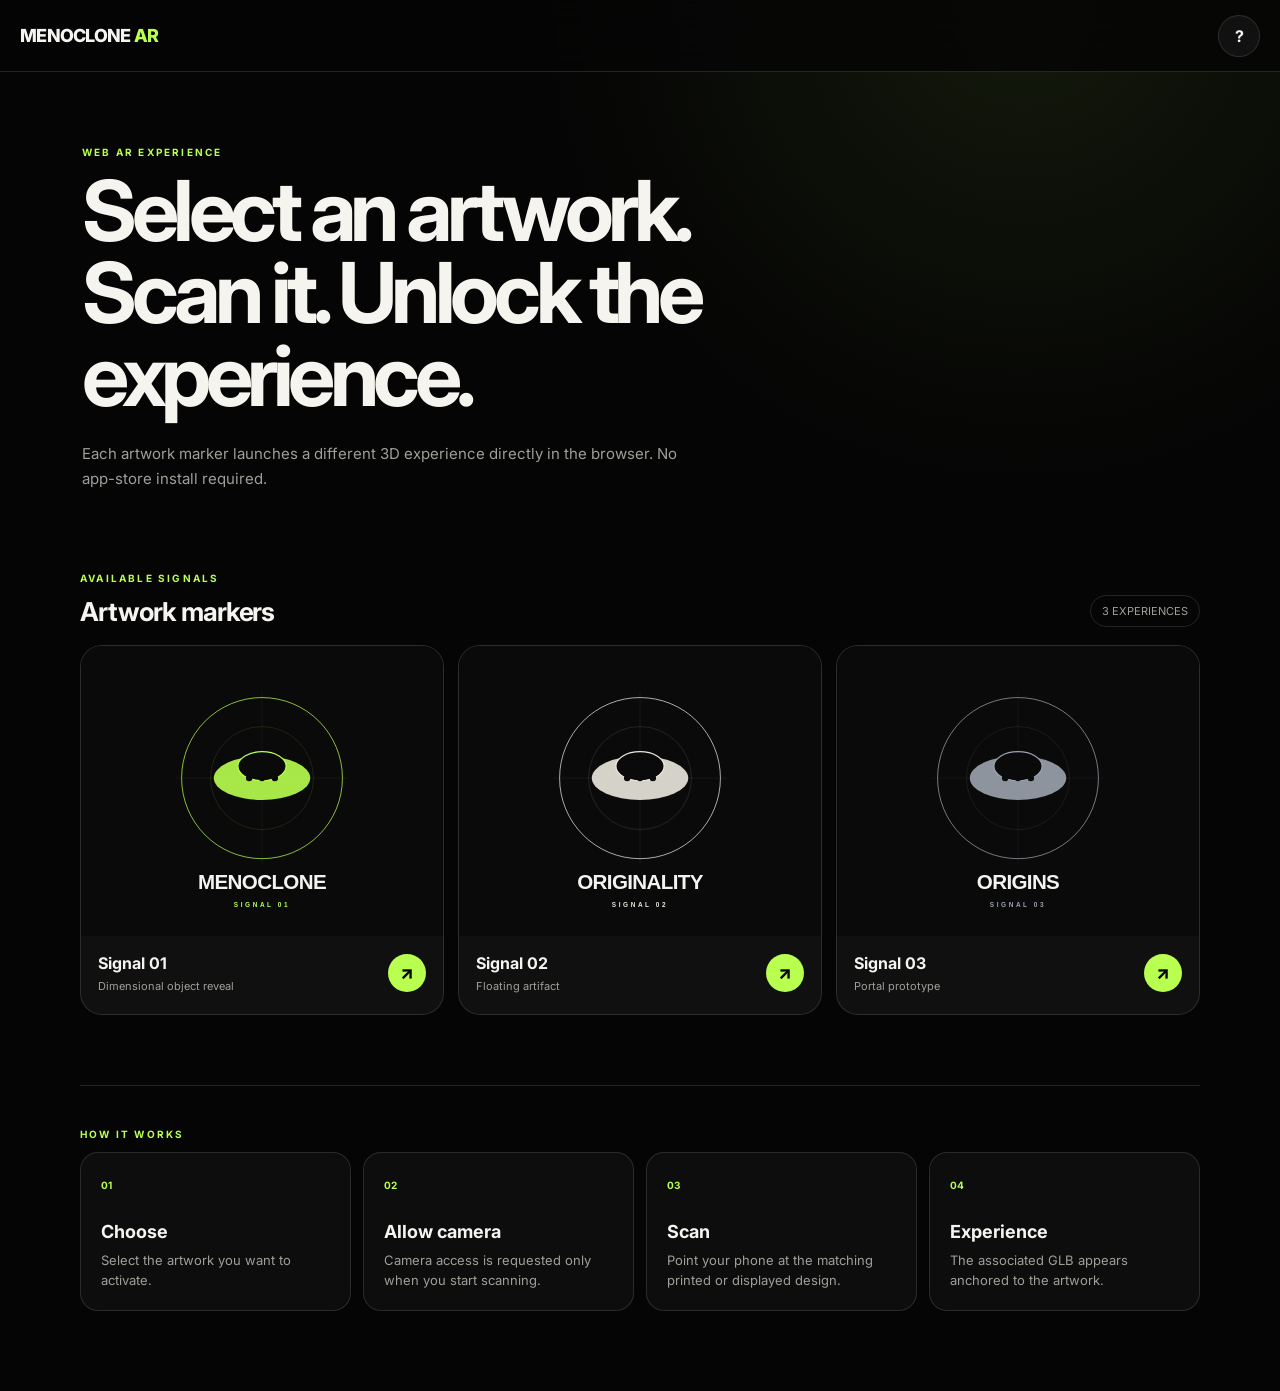
==== index.html @ acb812c5 "Update about section text in index.html" ====
<!doctype html>
<html lang="en">
<head>
  <meta charset="UTF-8" />
  <meta name="viewport" content="width=device-width, initial-scale=1, viewport-fit=cover" />
  <meta name="theme-color" content="#050505" />
  <title>MENOCLONE AR</title>
  <link rel="preconnect" href="https://fonts.googleapis.com">
  <link rel="preconnect" href="https://fonts.gstatic.com" crossorigin>
  <link href="https://fonts.googleapis.com/css2?family=Inter:wght@400;500;600;700;800&display=swap" rel="stylesheet">
  <link rel="stylesheet" href="styles.css" />
</head>
<body>
  <div id="splash" class="splash" aria-hidden="false">
    <div class="signal-mark">M</div>
    <h1>MENOCLONE AR</h1>
    <p>SCAN THE SIGNAL</p>
  </div>

  <header class="topbar">
    <a class="brand" href="#">MENOCLONE <span>AR</span></a>
    <button class="icon-btn" id="aboutBtn" aria-label="About this app">?</button>
  </header>

  <main>
    <section class="hero">
      <p class="eyebrow">WEB AR EXPERIENCE</p>
      <h2>Select an artwork.<br>Scan it. Unlock the experience.</h2>
      <p class="hero-copy">Each artwork marker launches a different 3D experience directly in the browser. No app-store install required.</p>
    </section>

    <section class="gallery-wrap">
      <div class="section-row">
        <div>
          <p class="eyebrow">AVAILABLE SIGNALS</p>
          <h3>Artwork markers</h3>
        </div>
        <span id="experienceCount" class="count-pill"></span>
      </div>
      <div id="gallery" class="gallery" aria-live="polite"></div>
    </section>

    <section class="how-it-works">
      <p class="eyebrow">HOW IT WORKS</p>
      <div class="steps">
        <div><span>01</span><h4>Choose</h4><p>Select the artwork you want to activate.</p></div>
        <div><span>02</span><h4>Allow camera</h4><p>Camera access is requested only when you start scanning.</p></div>
        <div><span>03</span><h4>Scan</h4><p>Point your phone at the matching printed or displayed design.</p></div>
        <div><span>04</span><h4>Experience</h4><p>The associated GLB appears anchored to the artwork.</p></div>
      </div>
    </section>
  </main>

  <div id="detailModal" class="modal" aria-hidden="true">
    <div class="modal-backdrop" data-close-modal></div>
    <article class="modal-card" role="dialog" aria-modal="true" aria-labelledby="detailTitle">
      <button class="modal-close" data-close-modal aria-label="Close">×</button>
      <div class="detail-image-wrap"><img id="detailImage" alt="Selected artwork" /></div>
      <div class="detail-content">
        <p class="eyebrow" id="detailCode"></p>
        <h3 id="detailTitle"></h3>
        <p id="detailDescription"></p>
        <div class="meta-grid">
          <div><span>MODEL</span><strong>.GLB</strong></div>
          <div><span>MODE</span><strong>IMAGE TRACKED AR</strong></div>
        </div>
        <button id="scanBtn" class="primary-btn">SCAN THIS DESIGN</button>
      </div>
    </article>
  </div>

  <div id="aboutModal" class="modal" aria-hidden="true">
    <div class="modal-backdrop" data-close-about></div>
    <article class="modal-card compact" role="dialog" aria-modal="true" aria-labelledby="aboutTitle">
      <button class="modal-close" data-close-about aria-label="Close">×</button>
      <div class="detail-content">
        <p class="eyebrow">ABOUT</p>
        <h3 id="aboutTitle">MENOCLONE AR</h3>
        <p>"Originality Has Origins...." - MENOCLONE </p>
      </div>
    </article>
  </div>

  <script type="module" src="app.js"></script>
</body>
</html>
---- styles.css ----
:root {
  --bg: #050505;
  --panel: #101010;
  --panel2: #151515;
  --line: rgba(255,255,255,.12);
  --text: #f5f4ef;
  --muted: #9f9f98;
  --accent: #b9ff4f;
  --radius: 22px;
}
* { box-sizing: border-box; }
html { background: var(--bg); }
body { margin:0; min-height:100vh; background:radial-gradient(circle at 80% 0%, rgba(185,255,79,.08), transparent 28%), var(--bg); color:var(--text); font-family:Inter,system-ui,sans-serif; }
button,a { -webkit-tap-highlight-color: transparent; }
.splash { position:fixed; inset:0; z-index:1000; display:grid; place-content:center; text-align:center; background:#050505; transition:opacity .7s ease, visibility .7s ease; }
.splash.hidden { opacity:0; visibility:hidden; pointer-events:none; }
.signal-mark { width:76px; height:76px; margin:0 auto 18px; border:1px solid var(--line); border-radius:50%; display:grid; place-items:center; font-size:28px; font-weight:800; color:var(--accent); box-shadow:0 0 50px rgba(185,255,79,.12); }
.splash h1 { margin:0; font-size:clamp(26px,8vw,50px); letter-spacing:-.04em; }
.splash p { margin:10px 0 0; font-size:11px; letter-spacing:.3em; color:var(--muted); }
.topbar { position:sticky; top:0; z-index:30; height:72px; padding:0 max(20px, env(safe-area-inset-left)); display:flex; align-items:center; justify-content:space-between; border-bottom:1px solid var(--line); background:rgba(5,5,5,.82); backdrop-filter:blur(18px); }
.brand { color:var(--text); text-decoration:none; font-weight:800; letter-spacing:-.04em; font-size:18px; }
.brand span { color:var(--accent); }
.icon-btn,.modal-close { border:1px solid var(--line); color:var(--text); background:#111; border-radius:50%; width:42px; height:42px; font:inherit; font-weight:700; cursor:pointer; }
main { width:min(1180px, 100%); margin:0 auto; padding:0 18px 80px; }
.hero { padding:74px 2px 56px; }
.eyebrow { margin:0 0 12px; color:var(--accent); font-size:10px; font-weight:700; letter-spacing:.22em; }
.hero h2 { max-width:900px; margin:0; font-size:clamp(38px,8vw,84px); line-height:.98; letter-spacing:-.065em; }
.hero-copy { max-width:620px; color:var(--muted); line-height:1.7; font-size:15px; margin:24px 0 0; }
.gallery-wrap { padding:24px 0 70px; }
.section-row { display:flex; justify-content:space-between; align-items:end; margin-bottom:18px; }
.section-row h3,.how-it-works h3 { margin:0; font-size:26px; letter-spacing:-.04em; }
.count-pill { border:1px solid var(--line); color:var(--muted); border-radius:999px; padding:8px 11px; font-size:11px; }
.gallery { display:grid; grid-template-columns:1fr; gap:14px; }
.art-card { position:relative; border:1px solid var(--line); border-radius:var(--radius); overflow:hidden; background:var(--panel); cursor:pointer; min-height:370px; transition:transform .25s ease,border-color .25s ease; }
.art-card:hover { transform:translateY(-3px); border-color:rgba(185,255,79,.45); }
.art-card img { width:100%; height:290px; object-fit:cover; display:block; background:#0b0b0b; }
.art-card footer { display:flex; align-items:center; justify-content:space-between; padding:17px; }
.art-card h4 { margin:0; font-size:16px; }
.art-card p { margin:6px 0 0; font-size:11px; color:var(--muted); }
.card-arrow { width:38px; height:38px; border-radius:50%; display:grid; place-items:center; background:var(--accent); color:#050505; font-size:18px; font-weight:800; }
.how-it-works { border-top:1px solid var(--line); padding-top:42px; }
.steps { display:grid; grid-template-columns:1fr; gap:12px; }
.steps div { padding:20px; border:1px solid var(--line); border-radius:18px; background:#0d0d0d; }
.steps span { font-size:10px; color:var(--accent); font-weight:700; }
.steps h4 { margin:28px 0 8px; font-size:18px; }
.steps p { margin:0; color:var(--muted); line-height:1.55; font-size:13px; }
.modal { position:fixed; inset:0; z-index:100; display:grid; place-items:end center; visibility:hidden; opacity:0; transition:.25s ease; }
.modal.open { visibility:visible; opacity:1; }
.modal-backdrop { position:absolute; inset:0; background:rgba(0,0,0,.76); backdrop-filter:blur(12px); }
.modal-card { position:relative; width:min(100%, 760px); max-height:92vh; overflow:auto; border:1px solid var(--line); border-radius:28px 28px 0 0; background:#0b0b0b; transform:translateY(24px); transition:transform .25s ease; }
.modal.open .modal-card { transform:translateY(0); }
.modal-card.compact { max-width:600px; }
.modal-close { position:absolute; top:14px; right:14px; z-index:2; font-size:23px; }
.detail-image-wrap { aspect-ratio: 1.35/1; overflow:hidden; background:#111; }
.detail-image-wrap img { width:100%; height:100%; object-fit:cover; }
.detail-content { padding:24px; }
.detail-content h3 { margin:0 0 12px; font-size:34px; letter-spacing:-.05em; }
.detail-content > p:not(.eyebrow) { color:var(--muted); line-height:1.65; }
.meta-grid { display:grid; grid-template-columns:1fr 1fr; border:1px solid var(--line); border-radius:16px; overflow:hidden; margin:22px 0; }
.meta-grid div { padding:14px; }
.meta-grid div+div { border-left:1px solid var(--line); }
.meta-grid span { display:block; font-size:9px; color:var(--muted); letter-spacing:.16em; }
.meta-grid strong { display:block; margin-top:7px; font-size:11px; }
.primary-btn { width:100%; min-height:54px; border:0; border-radius:999px; background:var(--accent); color:#050505; font-weight:800; letter-spacing:.02em; cursor:pointer; }
@media (min-width:700px) {
  main { padding-inline:30px; }
  .gallery { grid-template-columns:repeat(2,1fr); }
  .steps { grid-template-columns:repeat(2,1fr); }
  .modal { place-items:center; }
  .modal-card { border-radius:28px; }
}
@media (min-width:1024px) {
  .gallery { grid-template-columns:repeat(3,1fr); }
  .steps { grid-template-columns:repeat(4,1fr); }
}
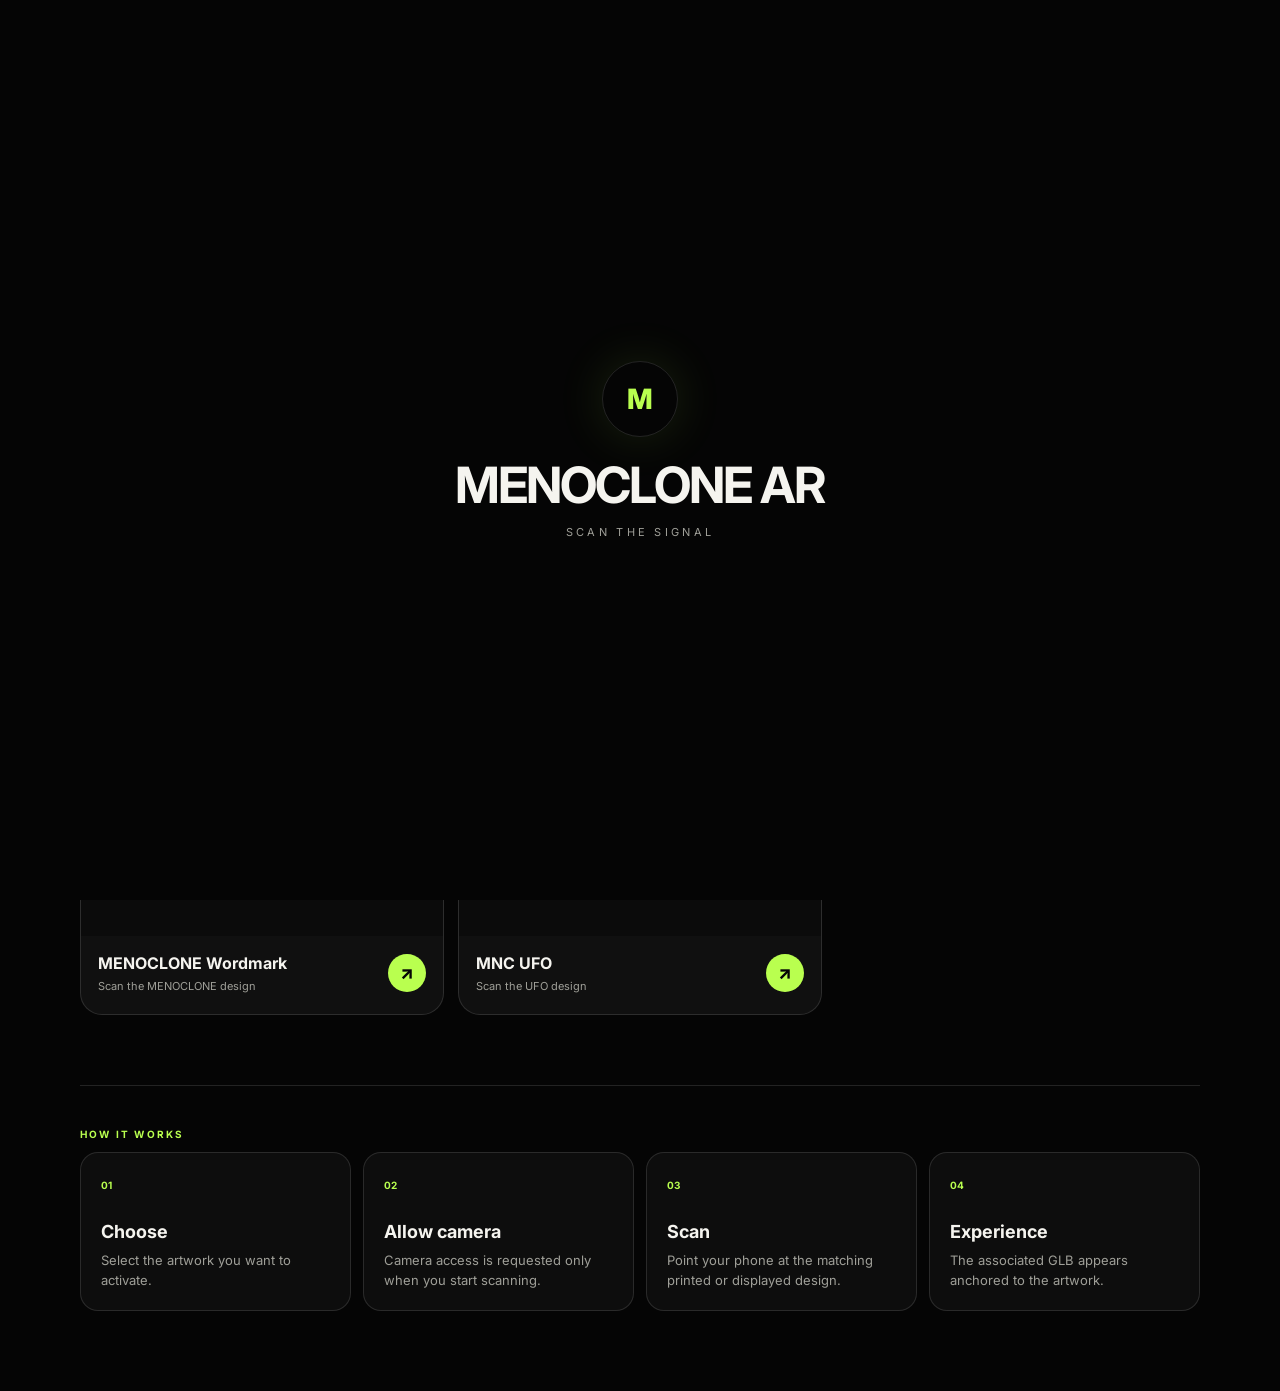
==== commit cb6eb5d8: "Add files via upload" ====
--- a/index.html
+++ b/index.html
@@ -76,7 +76,7 @@
       <div class="detail-content">
         <p class="eyebrow">ABOUT</p>
         <h3 id="aboutTitle">MENOCLONE AR</h3>
-        <p>"Originality Has Origins...." - MENOCLONE </p>
+        <p>This prototype uses image-target tracking to recognize artwork and render GLB models over it in the browser. Replace the demo targets and model files with production assets as your collection grows.</p>
       </div>
     </article>
   </div>
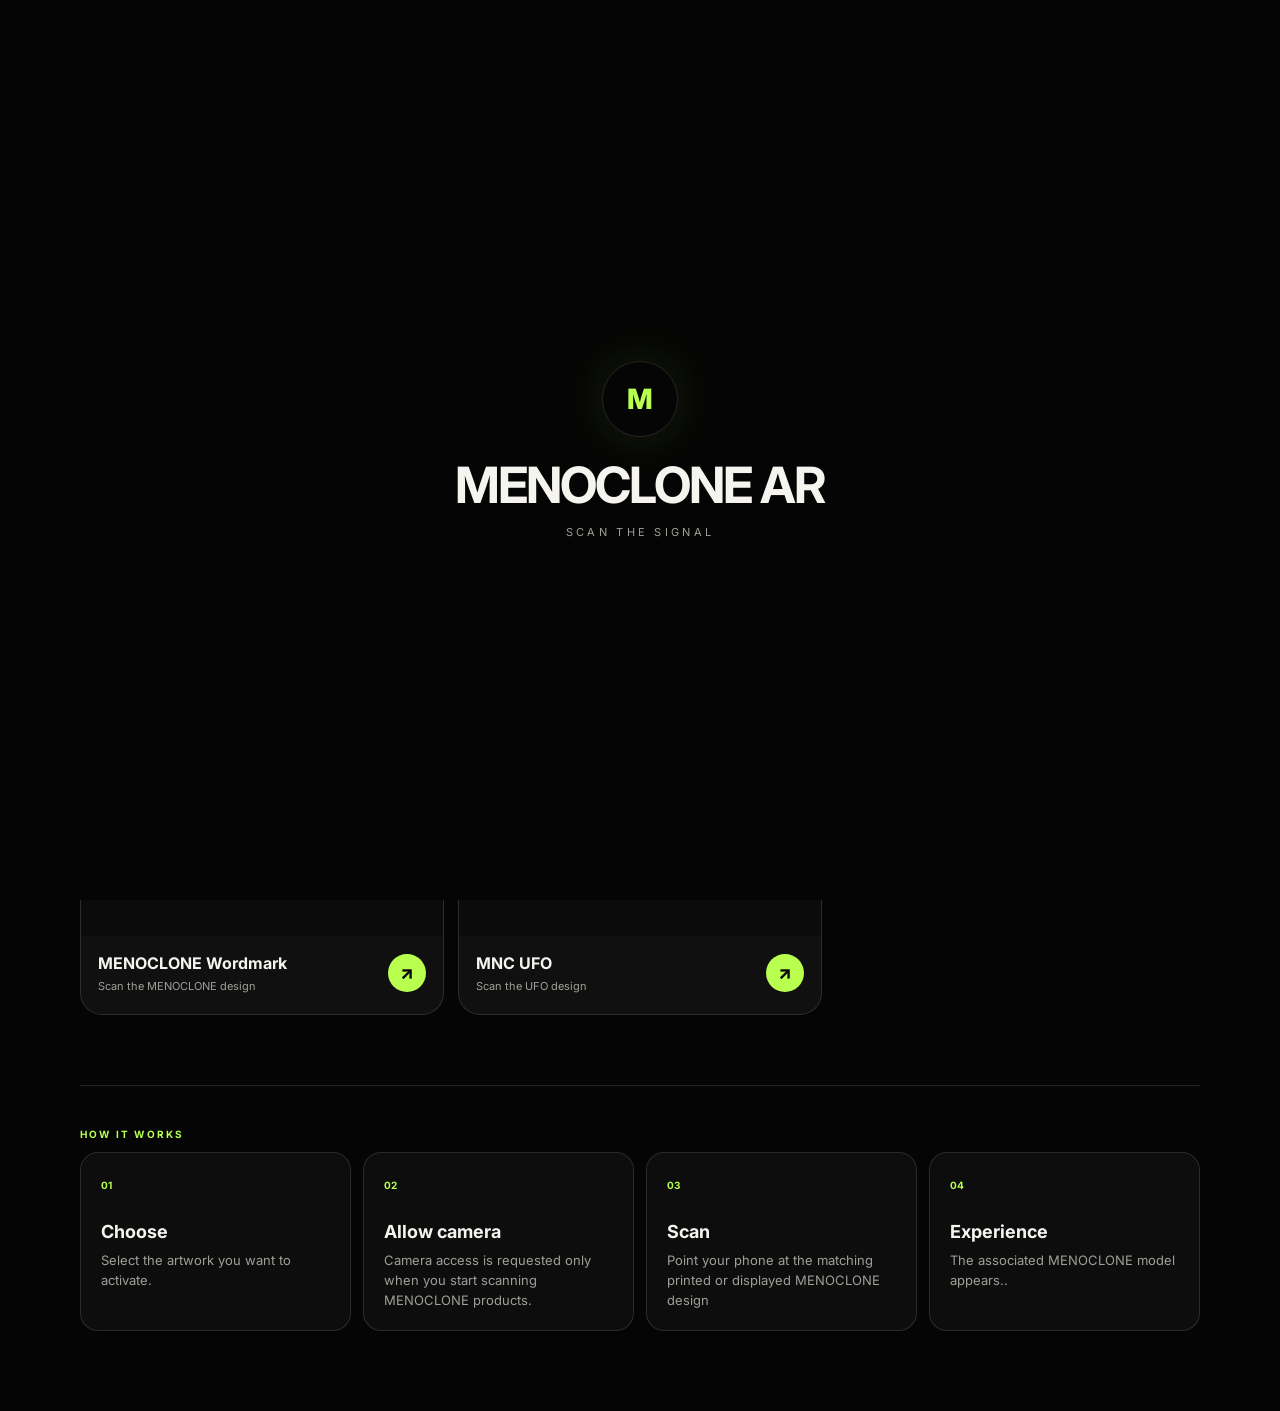
==== commit 028aa5bc: "Revise scanning steps for MENOCLONE products Updated instructions for scanning to include MENOCLONE " ====
--- a/index.html
+++ b/index.html
@@ -44,9 +44,9 @@
       <p class="eyebrow">HOW IT WORKS</p>
       <div class="steps">
         <div><span>01</span><h4>Choose</h4><p>Select the artwork you want to activate.</p></div>
-        <div><span>02</span><h4>Allow camera</h4><p>Camera access is requested only when you start scanning.</p></div>
-        <div><span>03</span><h4>Scan</h4><p>Point your phone at the matching printed or displayed design.</p></div>
-        <div><span>04</span><h4>Experience</h4><p>The associated GLB appears anchored to the artwork.</p></div>
+        <div><span>02</span><h4>Allow camera</h4><p>Camera access is requested only when you start scanning MENOCLONE products.</p></div>
+        <div><span>03</span><h4>Scan</h4><p>Point your phone at the matching printed or displayed MENOCLONE design</p></div>
+        <div><span>04</span><h4>Experience</h4><p>The associated MENOCLONE model appears..</p></div>
       </div>
     </section>
   </main>
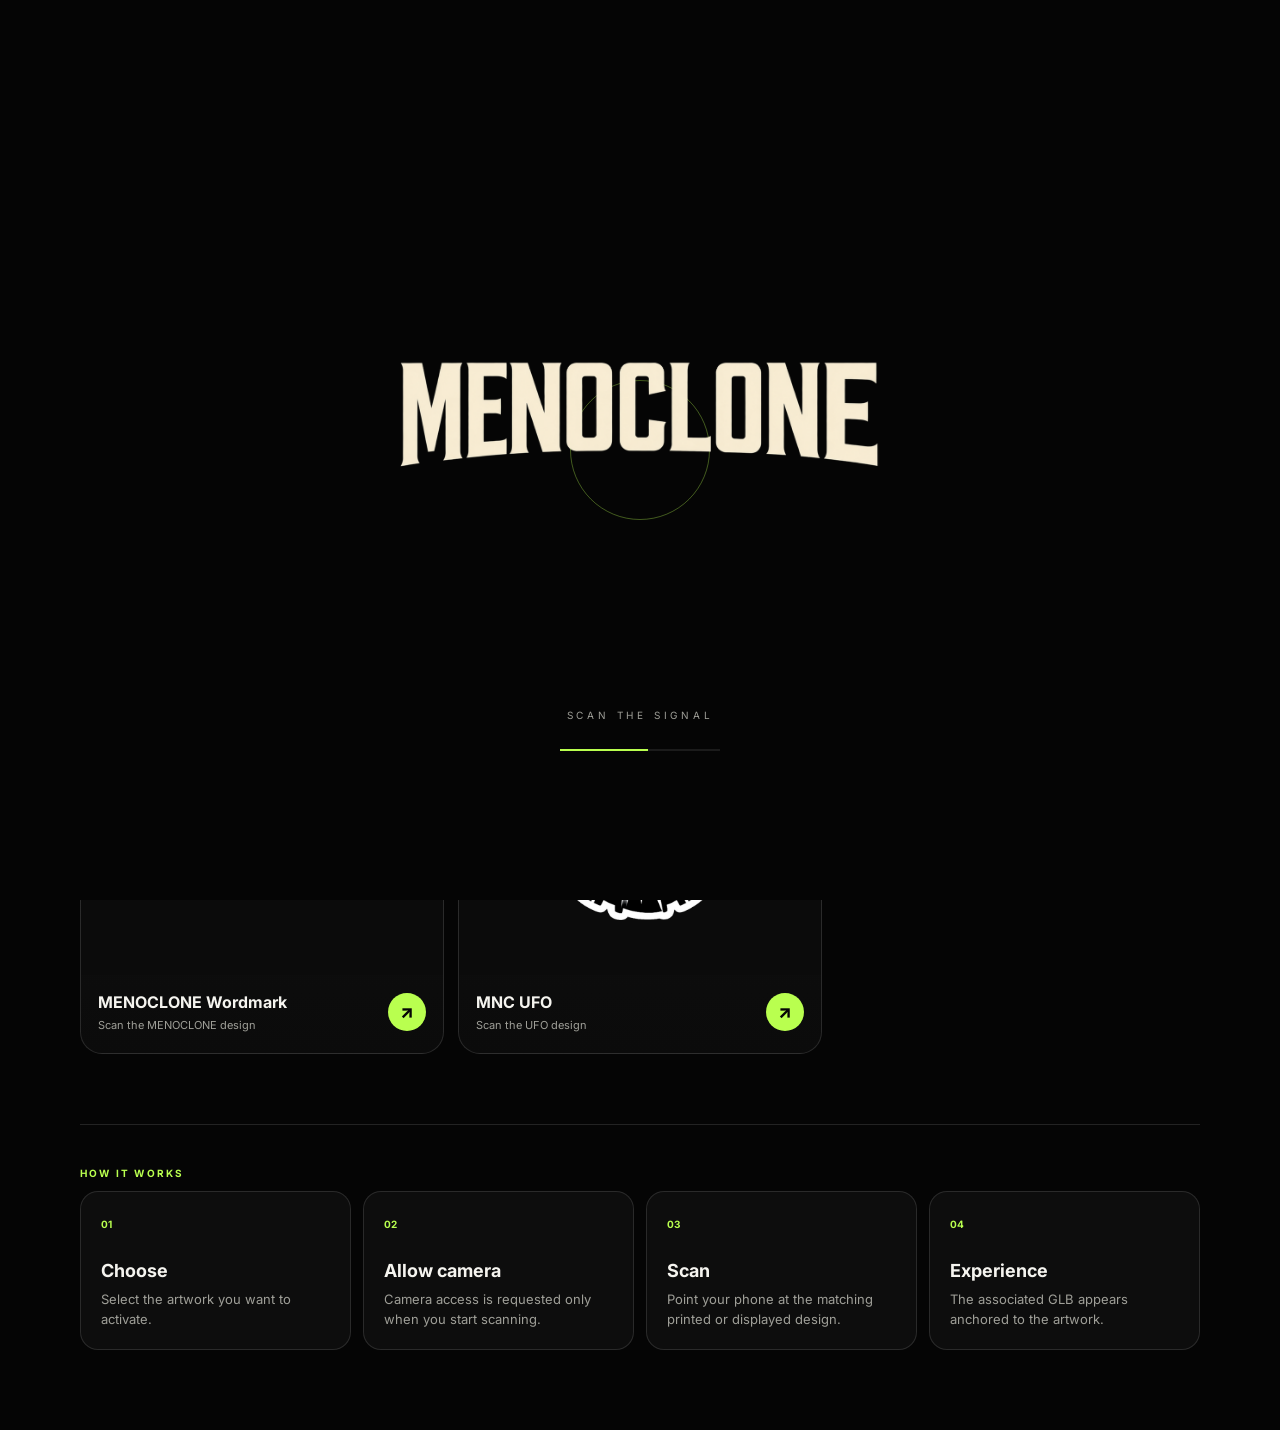
==== commit e9132bec: "Add files via upload" ====
--- a/index.html
+++ b/index.html
@@ -11,25 +11,37 @@
   <link rel="stylesheet" href="styles.css" />
 </head>
 <body>
+  <div class="ambient-grid" aria-hidden="true"></div>
+  <div class="orb orb-a" aria-hidden="true"></div>
+  <div class="orb orb-b" aria-hidden="true"></div>
+
   <div id="splash" class="splash" aria-hidden="false">
-    <div class="signal-mark">M</div>
-    <h1>MENOCLONE AR</h1>
+    <div class="splash-pulse" aria-hidden="true"></div>
+    <img class="splash-logo" src="assets/images/brand-logo.png" alt="MENOCLONE" />
     <p>SCAN THE SIGNAL</p>
+    <div class="splash-loader"><i></i></div>
   </div>
 
   <header class="topbar">
-    <a class="brand" href="#">MENOCLONE <span>AR</span></a>
-    <button class="icon-btn" id="aboutBtn" aria-label="About this app">?</button>
+    <div class="topbar-side topbar-left"><span class="live-dot"></span><span>AR</span></div>
+    <a class="brand-logo" href="#" aria-label="MENOCLONE AR home">
+      <img src="assets/images/brand-logo.png" alt="MENOCLONE" />
+    </a>
+    <div class="topbar-side topbar-actions">
+      <button class="icon-btn sound-btn" id="soundBtn" aria-label="Toggle interface sounds" title="Toggle sound">♪</button>
+      <button class="icon-btn" id="aboutBtn" aria-label="About this app">?</button>
+    </div>
   </header>
 
   <main>
-    <section class="hero">
+    <section class="hero reveal">
       <p class="eyebrow">WEB AR EXPERIENCE</p>
       <h2>Select an artwork.<br>Scan it. Unlock the experience.</h2>
       <p class="hero-copy">Each artwork marker launches a different 3D experience directly in the browser. No app-store install required.</p>
+      <div class="hero-signal" aria-hidden="true"><span></span><span></span><span></span></div>
     </section>
 
-    <section class="gallery-wrap">
+    <section class="gallery-wrap reveal">
       <div class="section-row">
         <div>
           <p class="eyebrow">AVAILABLE SIGNALS</p>
@@ -40,13 +52,13 @@
       <div id="gallery" class="gallery" aria-live="polite"></div>
     </section>
 
-    <section class="how-it-works">
+    <section class="how-it-works reveal">
       <p class="eyebrow">HOW IT WORKS</p>
       <div class="steps">
         <div><span>01</span><h4>Choose</h4><p>Select the artwork you want to activate.</p></div>
-        <div><span>02</span><h4>Allow camera</h4><p>Camera access is requested only when you start scanning MENOCLONE products.</p></div>
-        <div><span>03</span><h4>Scan</h4><p>Point your phone at the matching printed or displayed MENOCLONE design</p></div>
-        <div><span>04</span><h4>Experience</h4><p>The associated MENOCLONE model appears..</p></div>
+        <div><span>02</span><h4>Allow camera</h4><p>Camera access is requested only when you start scanning.</p></div>
+        <div><span>03</span><h4>Scan</h4><p>Point your phone at the matching printed or displayed design.</p></div>
+        <div><span>04</span><h4>Experience</h4><p>The associated GLB appears anchored to the artwork.</p></div>
       </div>
     </section>
   </main>
@@ -55,7 +67,7 @@
     <div class="modal-backdrop" data-close-modal></div>
     <article class="modal-card" role="dialog" aria-modal="true" aria-labelledby="detailTitle">
       <button class="modal-close" data-close-modal aria-label="Close">×</button>
-      <div class="detail-image-wrap"><img id="detailImage" alt="Selected artwork" /></div>
+      <div class="detail-image-wrap"><img id="detailImage" alt="Selected artwork" /><div class="image-scanline"></div></div>
       <div class="detail-content">
         <p class="eyebrow" id="detailCode"></p>
         <h3 id="detailTitle"></h3>
@@ -64,7 +76,7 @@
           <div><span>MODEL</span><strong>.GLB</strong></div>
           <div><span>MODE</span><strong>IMAGE TRACKED AR</strong></div>
         </div>
-        <button id="scanBtn" class="primary-btn">SCAN THIS DESIGN</button>
+        <button id="scanBtn" class="primary-btn"><span>SCAN THIS DESIGN</span><b>↗</b></button>
       </div>
     </article>
   </div>
--- a/styles.css
+++ b/styles.css
@@ -1,75 +1,7 @@
-:root {
-  --bg: #050505;
-  --panel: #101010;
-  --panel2: #151515;
-  --line: rgba(255,255,255,.12);
-  --text: #f5f4ef;
-  --muted: #9f9f98;
-  --accent: #b9ff4f;
-  --radius: 22px;
-}
-* { box-sizing: border-box; }
-html { background: var(--bg); }
-body { margin:0; min-height:100vh; background:radial-gradient(circle at 80% 0%, rgba(185,255,79,.08), transparent 28%), var(--bg); color:var(--text); font-family:Inter,system-ui,sans-serif; }
-button,a { -webkit-tap-highlight-color: transparent; }
-.splash { position:fixed; inset:0; z-index:1000; display:grid; place-content:center; text-align:center; background:#050505; transition:opacity .7s ease, visibility .7s ease; }
-.splash.hidden { opacity:0; visibility:hidden; pointer-events:none; }
-.signal-mark { width:76px; height:76px; margin:0 auto 18px; border:1px solid var(--line); border-radius:50%; display:grid; place-items:center; font-size:28px; font-weight:800; color:var(--accent); box-shadow:0 0 50px rgba(185,255,79,.12); }
-.splash h1 { margin:0; font-size:clamp(26px,8vw,50px); letter-spacing:-.04em; }
-.splash p { margin:10px 0 0; font-size:11px; letter-spacing:.3em; color:var(--muted); }
-.topbar { position:sticky; top:0; z-index:30; height:72px; padding:0 max(20px, env(safe-area-inset-left)); display:flex; align-items:center; justify-content:space-between; border-bottom:1px solid var(--line); background:rgba(5,5,5,.82); backdrop-filter:blur(18px); }
-.brand { color:var(--text); text-decoration:none; font-weight:800; letter-spacing:-.04em; font-size:18px; }
-.brand span { color:var(--accent); }
-.icon-btn,.modal-close { border:1px solid var(--line); color:var(--text); background:#111; border-radius:50%; width:42px; height:42px; font:inherit; font-weight:700; cursor:pointer; }
-main { width:min(1180px, 100%); margin:0 auto; padding:0 18px 80px; }
-.hero { padding:74px 2px 56px; }
-.eyebrow { margin:0 0 12px; color:var(--accent); font-size:10px; font-weight:700; letter-spacing:.22em; }
-.hero h2 { max-width:900px; margin:0; font-size:clamp(38px,8vw,84px); line-height:.98; letter-spacing:-.065em; }
-.hero-copy { max-width:620px; color:var(--muted); line-height:1.7; font-size:15px; margin:24px 0 0; }
-.gallery-wrap { padding:24px 0 70px; }
-.section-row { display:flex; justify-content:space-between; align-items:end; margin-bottom:18px; }
-.section-row h3,.how-it-works h3 { margin:0; font-size:26px; letter-spacing:-.04em; }
-.count-pill { border:1px solid var(--line); color:var(--muted); border-radius:999px; padding:8px 11px; font-size:11px; }
-.gallery { display:grid; grid-template-columns:1fr; gap:14px; }
-.art-card { position:relative; border:1px solid var(--line); border-radius:var(--radius); overflow:hidden; background:var(--panel); cursor:pointer; min-height:370px; transition:transform .25s ease,border-color .25s ease; }
-.art-card:hover { transform:translateY(-3px); border-color:rgba(185,255,79,.45); }
-.art-card img { width:100%; height:290px; object-fit:cover; display:block; background:#0b0b0b; }
-.art-card footer { display:flex; align-items:center; justify-content:space-between; padding:17px; }
-.art-card h4 { margin:0; font-size:16px; }
-.art-card p { margin:6px 0 0; font-size:11px; color:var(--muted); }
-.card-arrow { width:38px; height:38px; border-radius:50%; display:grid; place-items:center; background:var(--accent); color:#050505; font-size:18px; font-weight:800; }
-.how-it-works { border-top:1px solid var(--line); padding-top:42px; }
-.steps { display:grid; grid-template-columns:1fr; gap:12px; }
-.steps div { padding:20px; border:1px solid var(--line); border-radius:18px; background:#0d0d0d; }
-.steps span { font-size:10px; color:var(--accent); font-weight:700; }
-.steps h4 { margin:28px 0 8px; font-size:18px; }
-.steps p { margin:0; color:var(--muted); line-height:1.55; font-size:13px; }
-.modal { position:fixed; inset:0; z-index:100; display:grid; place-items:end center; visibility:hidden; opacity:0; transition:.25s ease; }
-.modal.open { visibility:visible; opacity:1; }
-.modal-backdrop { position:absolute; inset:0; background:rgba(0,0,0,.76); backdrop-filter:blur(12px); }
-.modal-card { position:relative; width:min(100%, 760px); max-height:92vh; overflow:auto; border:1px solid var(--line); border-radius:28px 28px 0 0; background:#0b0b0b; transform:translateY(24px); transition:transform .25s ease; }
-.modal.open .modal-card { transform:translateY(0); }
-.modal-card.compact { max-width:600px; }
-.modal-close { position:absolute; top:14px; right:14px; z-index:2; font-size:23px; }
-.detail-image-wrap { aspect-ratio: 1.35/1; overflow:hidden; background:#111; }
-.detail-image-wrap img { width:100%; height:100%; object-fit:cover; }
-.detail-content { padding:24px; }
-.detail-content h3 { margin:0 0 12px; font-size:34px; letter-spacing:-.05em; }
-.detail-content > p:not(.eyebrow) { color:var(--muted); line-height:1.65; }
-.meta-grid { display:grid; grid-template-columns:1fr 1fr; border:1px solid var(--line); border-radius:16px; overflow:hidden; margin:22px 0; }
-.meta-grid div { padding:14px; }
-.meta-grid div+div { border-left:1px solid var(--line); }
-.meta-grid span { display:block; font-size:9px; color:var(--muted); letter-spacing:.16em; }
-.meta-grid strong { display:block; margin-top:7px; font-size:11px; }
-.primary-btn { width:100%; min-height:54px; border:0; border-radius:999px; background:var(--accent); color:#050505; font-weight:800; letter-spacing:.02em; cursor:pointer; }
-@media (min-width:700px) {
-  main { padding-inline:30px; }
-  .gallery { grid-template-columns:repeat(2,1fr); }
-  .steps { grid-template-columns:repeat(2,1fr); }
-  .modal { place-items:center; }
-  .modal-card { border-radius:28px; }
-}
-@media (min-width:1024px) {
-  .gallery { grid-template-columns:repeat(3,1fr); }
-  .steps { grid-template-columns:repeat(4,1fr); }
-}
+:root{--bg:#050505;--panel:#101010;--panel2:#151515;--line:rgba(255,255,255,.12);--text:#f5f4ef;--muted:#9f9f98;--accent:#b9ff4f;--radius:22px}
+*{box-sizing:border-box}html{background:var(--bg);scroll-behavior:smooth}body{margin:0;min-height:100vh;overflow-x:hidden;background:radial-gradient(circle at 80% 0%,rgba(185,255,79,.08),transparent 28%),var(--bg);color:var(--text);font-family:Inter,system-ui,sans-serif}button,a{-webkit-tap-highlight-color:transparent}.ambient-grid{position:fixed;inset:0;pointer-events:none;opacity:.12;background-image:linear-gradient(rgba(255,255,255,.035) 1px,transparent 1px),linear-gradient(90deg,rgba(255,255,255,.035) 1px,transparent 1px);background-size:42px 42px;mask-image:linear-gradient(to bottom,#000,transparent 75%)}.orb{position:fixed;border-radius:50%;pointer-events:none;filter:blur(70px);opacity:.12;animation:drift 9s ease-in-out infinite alternate}.orb-a{width:260px;height:260px;background:var(--accent);right:-110px;top:18%}.orb-b{width:180px;height:180px;background:#fff;left:-90px;top:58%;animation-delay:-4s}@keyframes drift{to{transform:translate3d(20px,-24px,0) scale(1.12)}}
+.splash{position:fixed;inset:0;z-index:1000;display:grid;place-content:center;text-align:center;background:#050505;transition:opacity .7s ease,visibility .7s ease}.splash.hidden{opacity:0;visibility:hidden;pointer-events:none}.splash-logo{position:relative;z-index:2;width:min(72vw,540px);height:auto;object-fit:contain;filter:drop-shadow(0 0 22px rgba(255,255,255,.08));animation:splashLogo 1.25s cubic-bezier(.2,.8,.2,1) both}.splash p{position:relative;z-index:2;margin:20px 0 0;font-size:10px;letter-spacing:.38em;color:var(--muted);animation:fadeUp .8s .35s both}.splash-pulse{position:absolute;left:50%;top:50%;width:140px;height:140px;border:1px solid rgba(185,255,79,.34);border-radius:50%;transform:translate(-50%,-50%);animation:pulseRing 1.8s ease-out infinite}.splash-loader{position:relative;z-index:2;width:160px;height:2px;margin:28px auto 0;background:#ffffff17;overflow:hidden}.splash-loader i{display:block;width:55%;height:100%;background:var(--accent);animation:loader 1.15s ease-in-out infinite}@keyframes splashLogo{from{opacity:0;transform:scale(.88);filter:blur(10px)}to{opacity:1;transform:scale(1);filter:blur(0)}}@keyframes pulseRing{0%{opacity:.7;transform:translate(-50%,-50%) scale(.65)}100%{opacity:0;transform:translate(-50%,-50%) scale(2.8)}}@keyframes loader{0%{transform:translateX(-110%)}100%{transform:translateX(220%)}}@keyframes fadeUp{from{opacity:0;transform:translateY(12px)}to{opacity:1;transform:none}}
+.topbar{position:sticky;top:0;z-index:30;min-height:76px;padding:max(8px,env(safe-area-inset-top)) max(16px,env(safe-area-inset-left)) 8px;display:grid;grid-template-columns:1fr auto 1fr;align-items:center;border-bottom:1px solid var(--line);background:rgba(5,5,5,.82);backdrop-filter:blur(18px)}.brand-logo{display:flex;justify-content:center;align-items:center;padding:4px 16px}.brand-logo img{width:min(43vw,220px);max-height:46px;object-fit:contain;transition:transform .3s ease,filter .3s ease}.brand-logo:hover img{transform:scale(1.03);filter:drop-shadow(0 0 12px rgba(185,255,79,.25))}.topbar-side{display:flex;align-items:center;gap:8px;font-size:10px;font-weight:700;letter-spacing:.18em;color:var(--muted)}.topbar-actions{justify-content:flex-end}.live-dot{width:7px;height:7px;border-radius:50%;background:var(--accent);box-shadow:0 0 14px var(--accent);animation:blink 1.7s ease-in-out infinite}@keyframes blink{50%{opacity:.35;transform:scale(.72)}}.icon-btn,.modal-close{border:1px solid var(--line);color:var(--text);background:#111b;border-radius:50%;width:42px;height:42px;font:inherit;font-weight:700;cursor:pointer;transition:.2s ease}.icon-btn:hover,.modal-close:hover{border-color:rgba(185,255,79,.55);transform:translateY(-1px)}.sound-btn.muted{color:#777;text-decoration:line-through}
+main{position:relative;width:min(1180px,100%);margin:0 auto;padding:0 18px 80px}.hero{position:relative;padding:74px 2px 56px}.eyebrow{margin:0 0 12px;color:var(--accent);font-size:10px;font-weight:700;letter-spacing:.22em}.hero h2{max-width:900px;margin:0;font-size:clamp(38px,8vw,84px);line-height:.98;letter-spacing:-.065em;background:linear-gradient(115deg,#fff 0%,#fff 46%,#a7a7a1 62%,#fff 78%);background-size:220% 100%;-webkit-background-clip:text;background-clip:text;color:transparent;animation:textShimmer 7s linear infinite}.hero-copy{max-width:620px;color:var(--muted);line-height:1.7;font-size:15px;margin:24px 0 0}.hero-signal{display:flex;gap:7px;margin-top:28px}.hero-signal span{display:block;width:7px;height:7px;border-radius:50%;background:var(--accent);animation:signalBounce 1.25s ease-in-out infinite}.hero-signal span:nth-child(2){animation-delay:.14s}.hero-signal span:nth-child(3){animation-delay:.28s}@keyframes signalBounce{50%{transform:translateY(-7px);opacity:.35}}@keyframes textShimmer{to{background-position:-220% 0}}.gallery-wrap{padding:24px 0 70px}.section-row{display:flex;justify-content:space-between;align-items:end;margin-bottom:18px}.section-row h3,.how-it-works h3{margin:0;font-size:26px;letter-spacing:-.04em}.count-pill{border:1px solid var(--line);color:var(--muted);border-radius:999px;padding:8px 11px;font-size:11px}.gallery{display:grid;grid-template-columns:1fr;gap:14px}.art-card{position:relative;border:1px solid var(--line);border-radius:var(--radius);overflow:hidden;background:linear-gradient(180deg,#111,#0b0b0b);cursor:pointer;min-height:370px;transition:transform .28s ease,border-color .28s ease,box-shadow .28s ease;animation:cardIn .65s both}.art-card:nth-child(2){animation-delay:.12s}.art-card:before{content:"";position:absolute;inset:-1px;z-index:2;pointer-events:none;background:linear-gradient(115deg,transparent 25%,rgba(185,255,79,.12) 50%,transparent 75%);transform:translateX(-120%);transition:transform .7s ease}.art-card:hover:before{transform:translateX(120%)}.art-card:hover{transform:translateY(-6px) scale(1.005);border-color:rgba(185,255,79,.45);box-shadow:0 22px 55px rgba(0,0,0,.35)}.art-card img{width:100%;height:290px;object-fit:cover;display:block;background:#0b0b0b;transition:transform .6s cubic-bezier(.2,.8,.2,1),filter .4s ease}.art-card:hover img{transform:scale(1.035);filter:contrast(1.06)}.art-card footer{display:flex;align-items:center;justify-content:space-between;padding:17px}.art-card h4{margin:0;font-size:16px}.art-card p{margin:6px 0 0;font-size:11px;color:var(--muted)}.card-arrow{width:38px;height:38px;border-radius:50%;display:grid;place-items:center;background:var(--accent);color:#050505;font-size:18px;font-weight:800;transition:transform .25s ease}.art-card:hover .card-arrow{transform:rotate(45deg)}@keyframes cardIn{from{opacity:0;transform:translateY(24px)}to{opacity:1;transform:none}}.how-it-works{border-top:1px solid var(--line);padding-top:42px}.steps{display:grid;grid-template-columns:1fr;gap:12px}.steps div{padding:20px;border:1px solid var(--line);border-radius:18px;background:#0d0d0d;transition:.25s ease}.steps div:hover{transform:translateY(-3px);border-color:rgba(185,255,79,.34)}.steps span{font-size:10px;color:var(--accent);font-weight:700}.steps h4{margin:28px 0 8px;font-size:18px}.steps p{margin:0;color:var(--muted);line-height:1.55;font-size:13px}.reveal{animation:fadeUp .8s both}
+.modal{position:fixed;inset:0;z-index:100;display:grid;place-items:end center;visibility:hidden;opacity:0;transition:.25s ease}.modal.open{visibility:visible;opacity:1}.modal-backdrop{position:absolute;inset:0;background:rgba(0,0,0,.76);backdrop-filter:blur(12px)}.modal-card{position:relative;width:min(100%,760px);max-height:92vh;overflow:auto;border:1px solid var(--line);border-radius:28px 28px 0 0;background:#0b0b0b;transform:translateY(24px) scale(.98);transition:transform .3s cubic-bezier(.2,.8,.2,1);box-shadow:0 30px 90px #0008}.modal.open .modal-card{transform:translateY(0) scale(1)}.modal-card.compact{max-width:600px}.modal-close{position:absolute;top:14px;right:14px;z-index:3;font-size:23px}.detail-image-wrap{position:relative;aspect-ratio:1.35/1;overflow:hidden;background:#111}.detail-image-wrap img{width:100%;height:100%;object-fit:cover}.image-scanline{position:absolute;left:0;right:0;height:2px;top:0;background:linear-gradient(90deg,transparent,var(--accent),transparent);box-shadow:0 0 22px var(--accent);animation:scanline 2.1s linear infinite}@keyframes scanline{0%{top:0;opacity:0}12%{opacity:1}88%{opacity:1}100%{top:100%;opacity:0}}.detail-content{padding:24px}.detail-content h3{margin:0 0 12px;font-size:34px;letter-spacing:-.05em}.detail-content>p:not(.eyebrow){color:var(--muted);line-height:1.65}.meta-grid{display:grid;grid-template-columns:1fr 1fr;border:1px solid var(--line);border-radius:16px;overflow:hidden;margin:22px 0}.meta-grid div{padding:14px}.meta-grid div+div{border-left:1px solid var(--line)}.meta-grid span{display:block;font-size:9px;color:var(--muted);letter-spacing:.16em}.meta-grid strong{display:block;margin-top:7px;font-size:11px}.primary-btn{width:100%;min-height:56px;border:0;border-radius:999px;background:var(--accent);color:#050505;font-weight:800;letter-spacing:.02em;cursor:pointer;display:flex;align-items:center;justify-content:center;gap:12px;transition:transform .2s ease,box-shadow .2s ease}.primary-btn:hover{transform:translateY(-2px);box-shadow:0 10px 35px rgba(185,255,79,.2)}.primary-btn b{font-size:17px;transition:transform .2s ease}.primary-btn:hover b{transform:translate(2px,-2px)}
+@media (prefers-reduced-motion:reduce){*,*:before,*:after{animation-duration:.01ms!important;animation-iteration-count:1!important;scroll-behavior:auto!important;transition-duration:.01ms!important}}@media(min-width:700px){main{padding-inline:30px}.gallery{grid-template-columns:repeat(2,1fr)}.steps{grid-template-columns:repeat(2,1fr)}.modal{place-items:center}.modal-card{border-radius:28px}}@media(min-width:1024px){.gallery{grid-template-columns:repeat(3,1fr)}.steps{grid-template-columns:repeat(4,1fr)}}
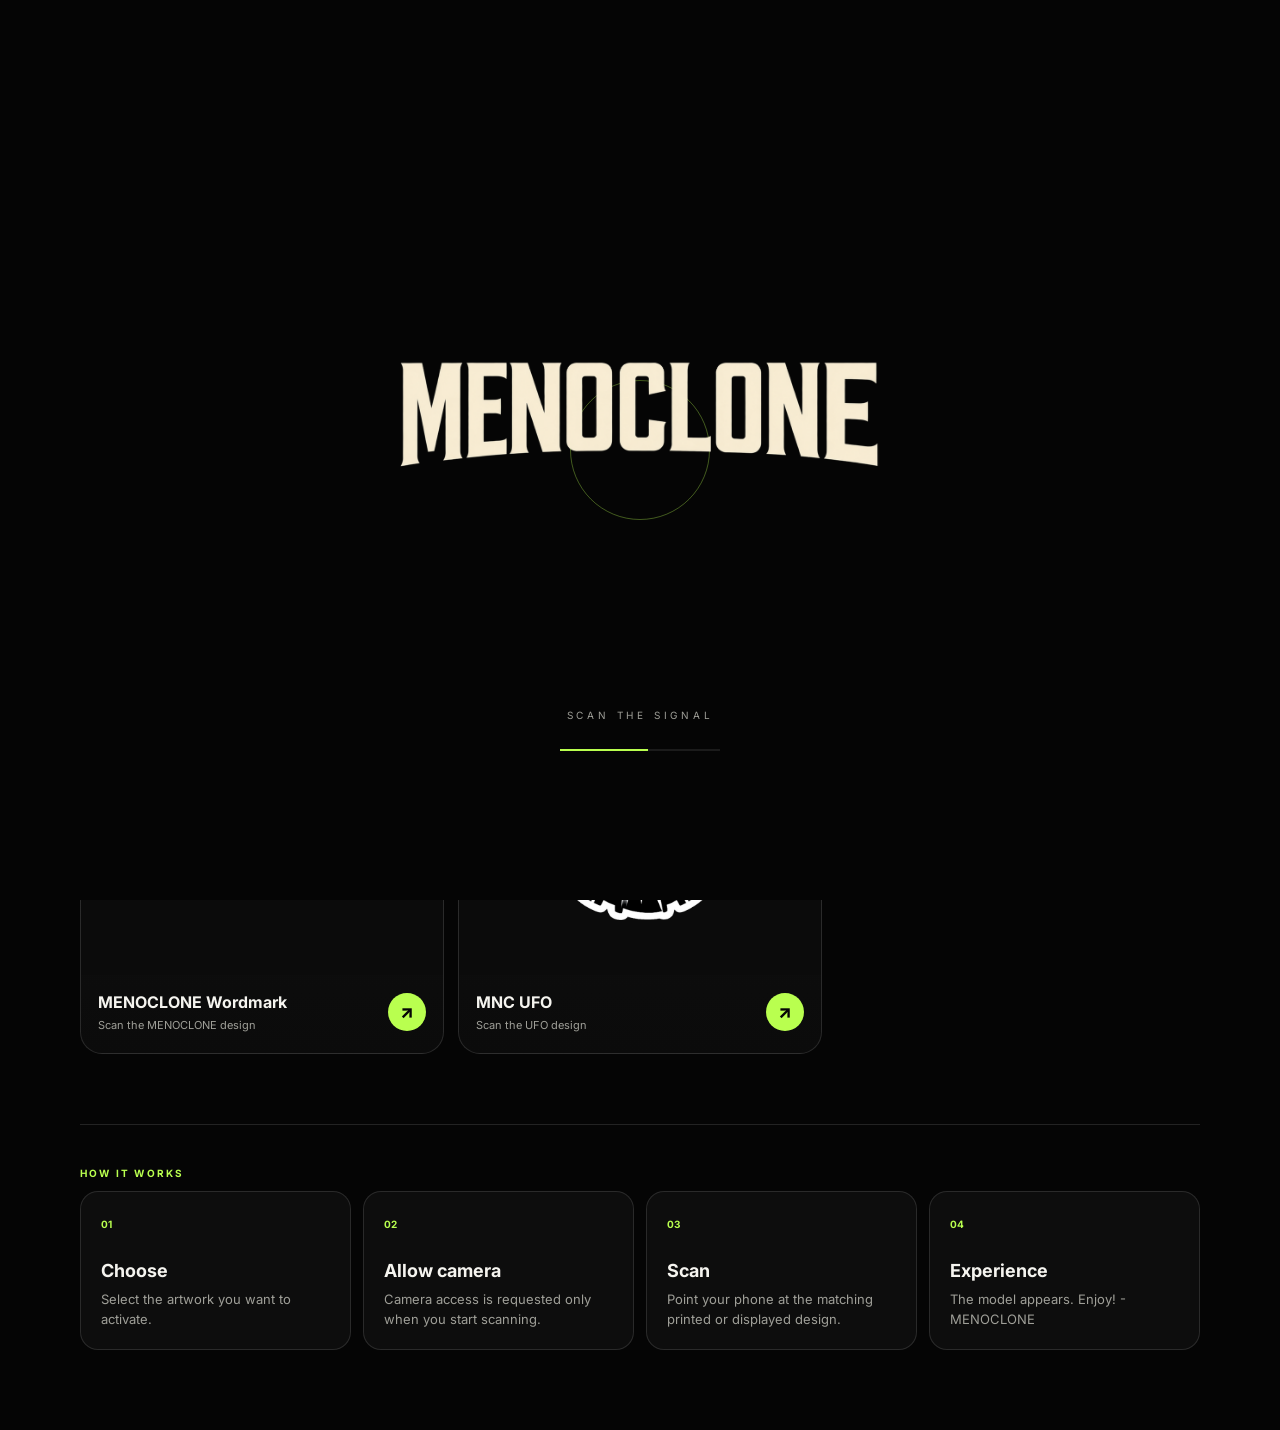
==== commit 963d41c9: "Revise experience and about text for MENOCLONE Updated the experience description and about section " ====
--- a/index.html
+++ b/index.html
@@ -58,7 +58,7 @@
         <div><span>01</span><h4>Choose</h4><p>Select the artwork you want to activate.</p></div>
         <div><span>02</span><h4>Allow camera</h4><p>Camera access is requested only when you start scanning.</p></div>
         <div><span>03</span><h4>Scan</h4><p>Point your phone at the matching printed or displayed design.</p></div>
-        <div><span>04</span><h4>Experience</h4><p>The associated GLB appears anchored to the artwork.</p></div>
+        <div><span>04</span><h4>Experience</h4><p>The model appears. Enjoy! - MENOCLONE </p></div>
       </div>
     </section>
   </main>
@@ -88,7 +88,7 @@
       <div class="detail-content">
         <p class="eyebrow">ABOUT</p>
         <h3 id="aboutTitle">MENOCLONE AR</h3>
-        <p>This prototype uses image-target tracking to recognize artwork and render GLB models over it in the browser. Replace the demo targets and model files with production assets as your collection grows.</p>
+        <p>This prototype uses image-target tracking to recognize MENOCLONE logos and render interactive experience in the browser. </p>
       </div>
     </article>
   </div>
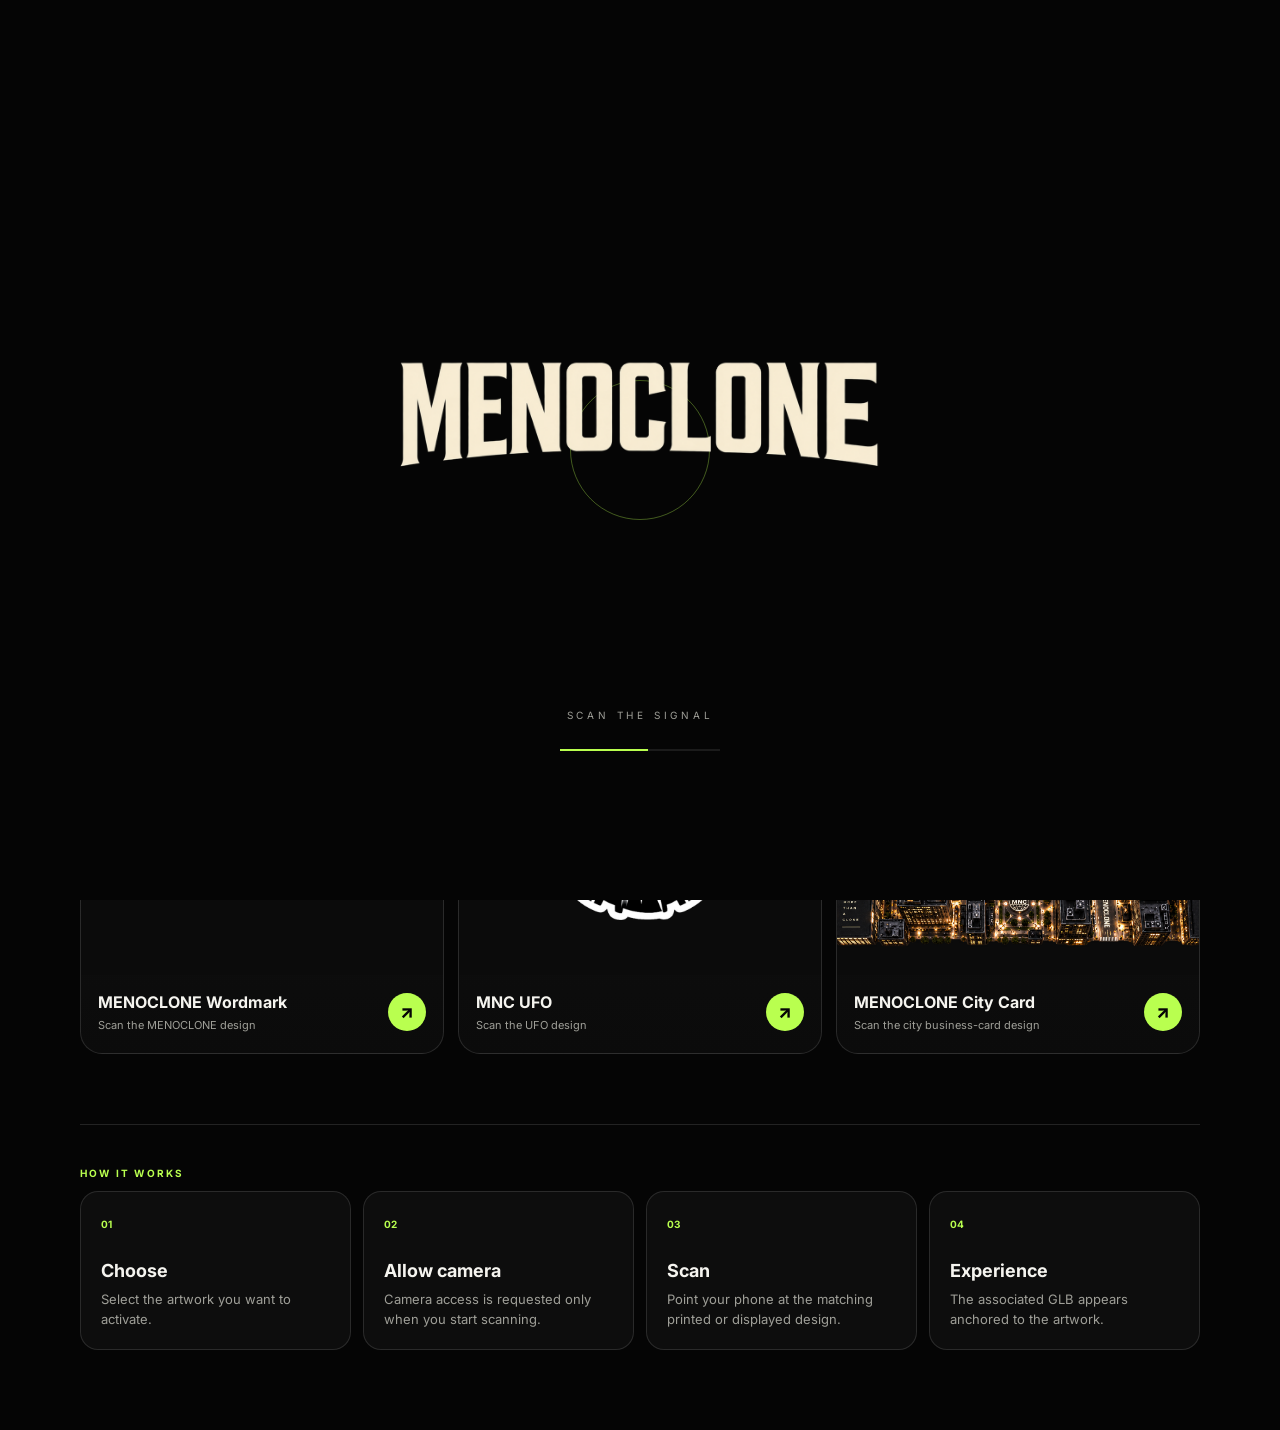
==== commit 8dd917c3: "Add files via upload" ====
--- a/index.html
+++ b/index.html
@@ -58,7 +58,7 @@
         <div><span>01</span><h4>Choose</h4><p>Select the artwork you want to activate.</p></div>
         <div><span>02</span><h4>Allow camera</h4><p>Camera access is requested only when you start scanning.</p></div>
         <div><span>03</span><h4>Scan</h4><p>Point your phone at the matching printed or displayed design.</p></div>
-        <div><span>04</span><h4>Experience</h4><p>The model appears. Enjoy! - MENOCLONE </p></div>
+        <div><span>04</span><h4>Experience</h4><p>The associated GLB appears anchored to the artwork.</p></div>
       </div>
     </section>
   </main>
@@ -88,7 +88,7 @@
       <div class="detail-content">
         <p class="eyebrow">ABOUT</p>
         <h3 id="aboutTitle">MENOCLONE AR</h3>
-        <p>This prototype uses image-target tracking to recognize MENOCLONE logos and render interactive experience in the browser. </p>
+        <p>This prototype uses image-target tracking to recognize artwork and render GLB models over it in the browser. Replace the demo targets and model files with production assets as your collection grows.</p>
       </div>
     </article>
   </div>
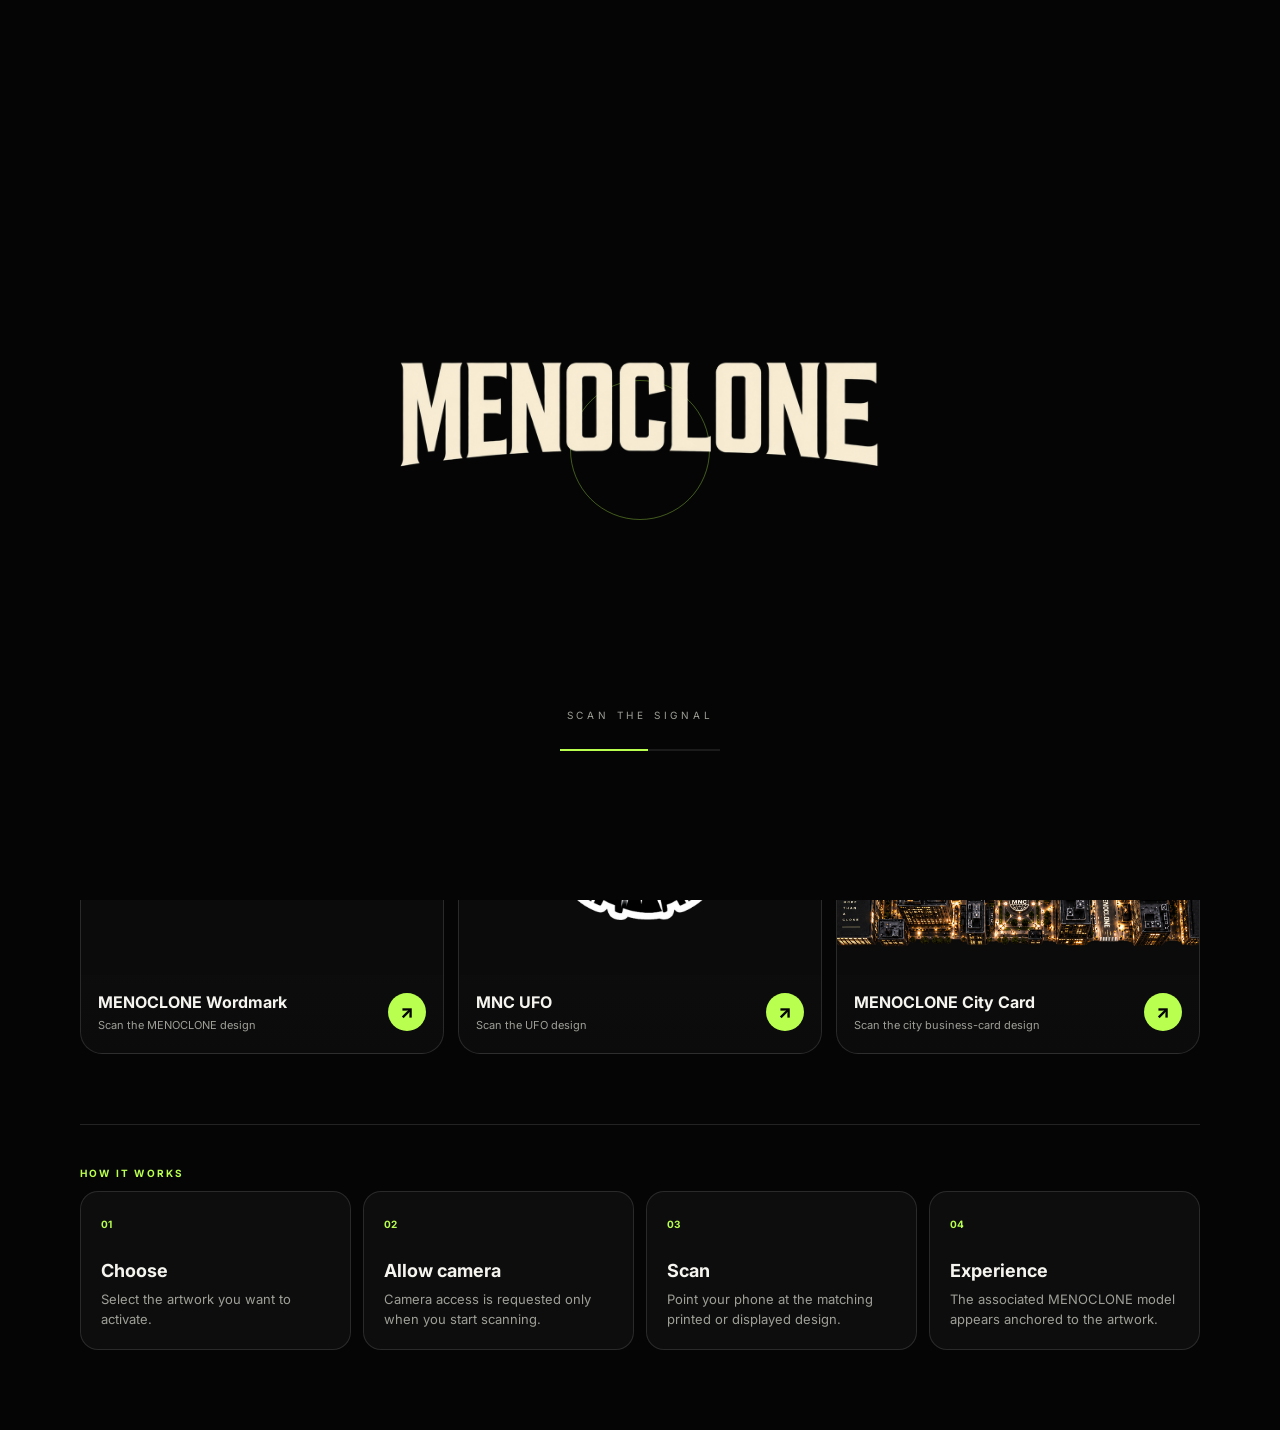
==== commit b4325865: "Update description of experience step in index.html" ====
--- a/index.html
+++ b/index.html
@@ -58,7 +58,7 @@
         <div><span>01</span><h4>Choose</h4><p>Select the artwork you want to activate.</p></div>
         <div><span>02</span><h4>Allow camera</h4><p>Camera access is requested only when you start scanning.</p></div>
         <div><span>03</span><h4>Scan</h4><p>Point your phone at the matching printed or displayed design.</p></div>
-        <div><span>04</span><h4>Experience</h4><p>The associated GLB appears anchored to the artwork.</p></div>
+        <div><span>04</span><h4>Experience</h4><p>The associated MENOCLONE model appears anchored to the artwork.</p></div>
       </div>
     </section>
   </main>
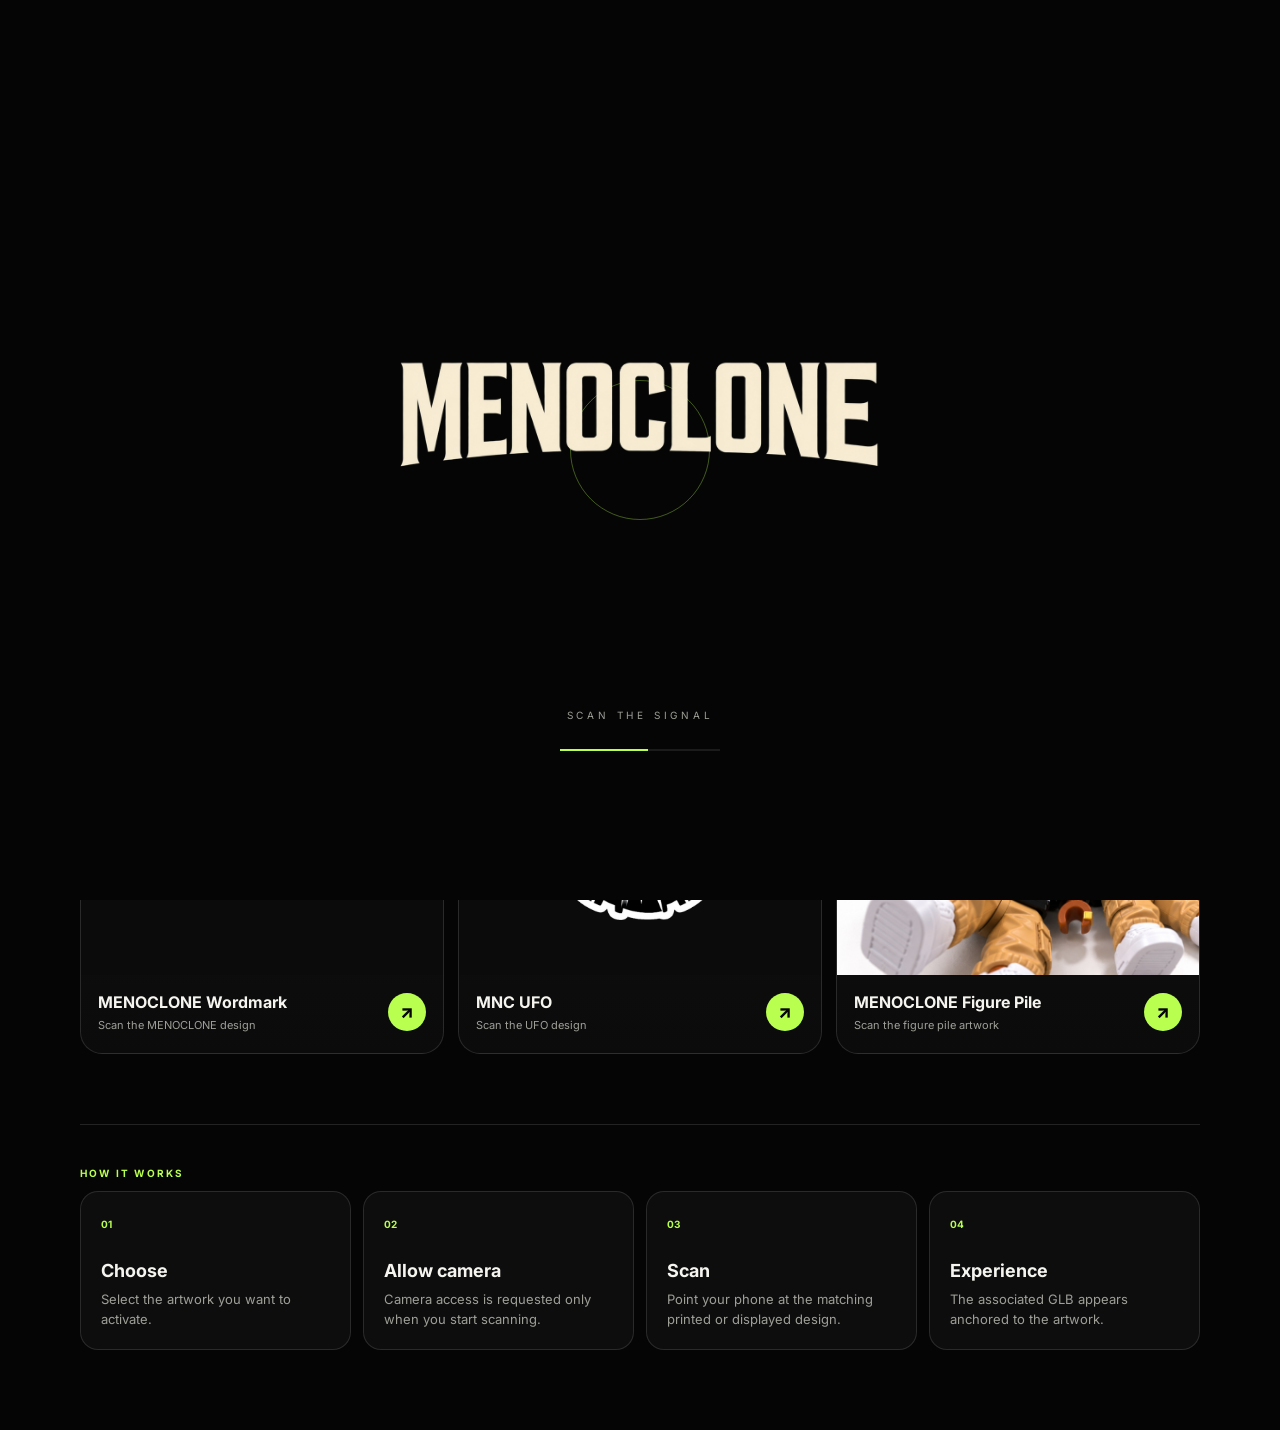
==== commit 7bb113a2: "Add files via upload" ====
--- a/index.html
+++ b/index.html
@@ -58,7 +58,7 @@
         <div><span>01</span><h4>Choose</h4><p>Select the artwork you want to activate.</p></div>
         <div><span>02</span><h4>Allow camera</h4><p>Camera access is requested only when you start scanning.</p></div>
         <div><span>03</span><h4>Scan</h4><p>Point your phone at the matching printed or displayed design.</p></div>
-        <div><span>04</span><h4>Experience</h4><p>The associated MENOCLONE model appears anchored to the artwork.</p></div>
+        <div><span>04</span><h4>Experience</h4><p>The associated GLB appears anchored to the artwork.</p></div>
       </div>
     </section>
   </main>
